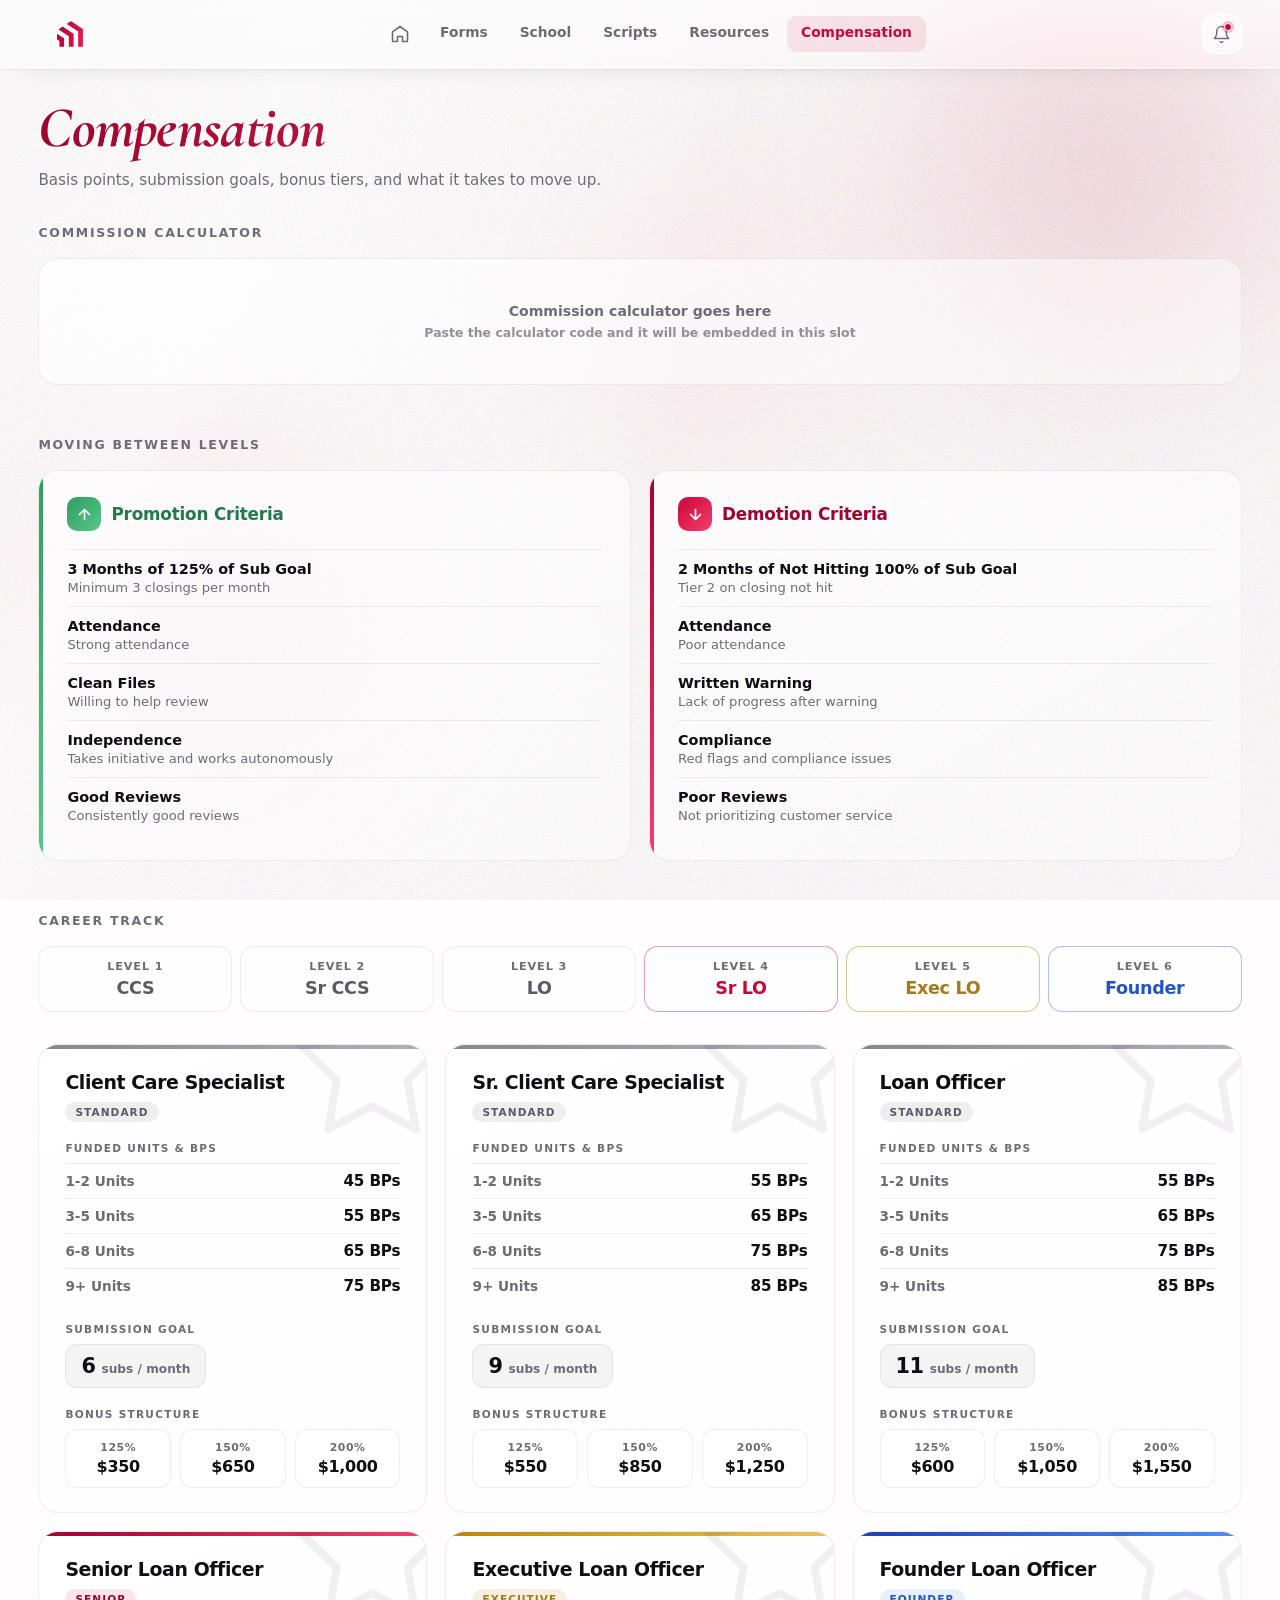
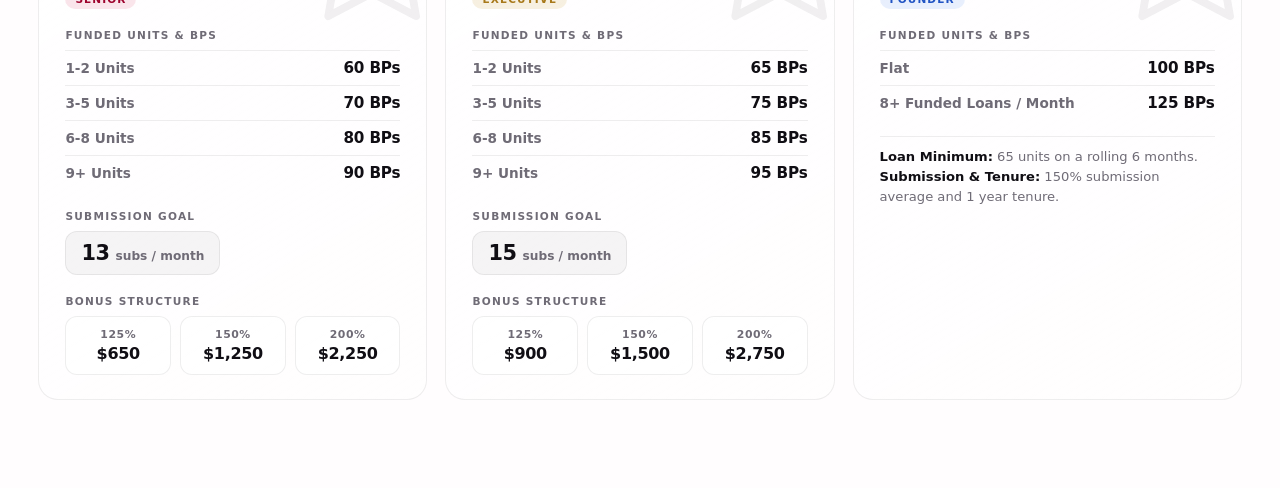
==== pages/compensation.html @ 37ccc386 "Add files via upload" ====
<!doctype html>
<html lang="en">
<head>
<meta charset="utf-8" />
<meta name="viewport" content="width=device-width, initial-scale=1" />
<title>Compensation &middot; AFEX Hub</title>
<link rel="preconnect" href="https://fonts.googleapis.com">
<link rel="preconnect" href="https://fonts.gstatic.com" crossorigin>
<link rel="preconnect" href="https://api.fontshare.com" crossorigin>
<link href="https://fonts.googleapis.com/css2?family=Cormorant+Garamond:ital,wght@1,500;1,600;1,700&display=swap" rel="stylesheet">
<link href="https://api.fontshare.com/v2/css?f[]=switzer@400,500,600,700,800&display=swap" rel="stylesheet">
<link rel="stylesheet" href="../assets/shared.css">
<style>
  .page-head{ margin-bottom:36px; }
  .page-title{ font-family:'Cormorant Garamond',serif; font-style:italic; font-weight:700; font-size:clamp(2.4rem,5vw,3.6rem); line-height:1.1; letter-spacing:-.01em;
    background:linear-gradient(100deg,var(--red-deep),var(--rose)); -webkit-background-clip:text; background-clip:text; -webkit-text-fill-color:transparent; color:transparent; padding-bottom:.08em; }
  .page-sub{ font-size:.95rem; color:var(--soft); font-weight:500; margin-top:.4rem; }

  .section-label{ font-size:.78rem; letter-spacing:.14em; text-transform:uppercase; color:var(--soft); font-weight:700; margin:0 0 18px; }
  .sec{ margin-bottom:52px; }

  .calc-slot{ border-radius:20px; overflow:hidden; border:1px solid var(--line);
    background:linear-gradient(150deg,rgba(255,255,255,.72),rgba(255,255,255,.4)); }
  .calc-ph{ padding:44px 24px; text-align:center; color:var(--soft); font-size:.88rem; font-weight:600; }
  .calc-ph span{ display:block; font-size:.78rem; opacity:.75; margin-top:6px; }

  .crit-grid{ display:grid; grid-template-columns:repeat(auto-fit,minmax(320px,1fr)); gap:18px; }
  .crit{ border-radius:20px; padding:26px 28px; border:1px solid var(--line); position:relative; overflow:hidden;
    background:linear-gradient(150deg,rgba(255,255,255,.7),rgba(255,255,255,.38)); }
  .crit::before{ content:""; position:absolute; left:0; top:0; bottom:0; width:4px; }
  .crit.up::before{ background:linear-gradient(180deg,#2f9e5f,#57c68a); }
  .crit.down::before{ background:linear-gradient(180deg,var(--red-deep),var(--rose)); }
  .crit-head{ display:flex; align-items:center; gap:10px; margin-bottom:18px; }
  .crit-ic{ width:34px; height:34px; border-radius:10px; display:flex; align-items:center; justify-content:center; color:#fff; flex-shrink:0; }
  .crit.up .crit-ic{ background:linear-gradient(135deg,#2f9e5f,#57c68a); }
  .crit.down .crit-ic{ background:linear-gradient(135deg,var(--red),var(--rose)); }
  .crit-ic svg{ width:17px; height:17px; }
  .crit-title{ font-size:1.05rem; font-weight:700; letter-spacing:-.01em; }
  .crit.up .crit-title{ color:#22794a; }
  .crit.down .crit-title{ color:var(--red-deep); }
  .crit-item{ padding:11px 0; border-top:1px solid var(--line); }
  .crit-item:first-of-type{ border-top:none; padding-top:0; }
  .crit-main{ font-size:.9rem; font-weight:700; }
  .crit-sub{ font-size:.82rem; color:var(--soft); font-weight:500; margin-top:3px; }

  .track{ display:flex; align-items:stretch; gap:8px; overflow-x:auto; padding-bottom:6px; margin-bottom:26px; }
  .track-step{ flex:1; min-width:104px; border-radius:14px; padding:13px 12px; text-align:center;
    border:1px solid var(--line); background:rgba(255,255,255,.5); cursor:pointer;
    transition:transform .22s var(--ease), box-shadow .22s var(--ease), border-color .22s var(--ease); }
  .track-step:hover{ transform:translateY(-3px); }
  .track-step .ts-n{ font-size:.7rem; font-weight:800; letter-spacing:.08em; text-transform:uppercase; color:var(--soft); }
  .track-step .ts-g{ font-size:1.1rem; font-weight:800; letter-spacing:-.02em; margin-top:5px; }
  .track-step.t-grey .ts-g{ color:#5d5866; }
  .track-step.t-red{ border-color:rgba(201,6,58,.4); }
  .track-step.t-red .ts-g{ color:var(--red); }
  .track-step.t-gold{ border-color:rgba(184,134,11,.45); }
  .track-step.t-gold .ts-g{ color:#a8791a; }
  .track-step.t-blue{ border-color:rgba(37,99,235,.4); }
  .track-step.t-blue .ts-g{ color:#2154c4; }

  .roles{ display:grid; grid-template-columns:repeat(auto-fit,minmax(330px,1fr)); gap:18px; }
  .role{ position:relative; overflow:hidden; border-radius:20px; padding:26px 26px 24px; border:1px solid var(--line);
    background:linear-gradient(150deg,rgba(255,255,255,.72),rgba(255,255,255,.4));
    transition:transform .26s var(--ease), box-shadow .26s var(--ease); }
  .role:hover{ transform:translateY(-4px); }
  .role-bar{ position:absolute; left:0; right:0; top:0; height:4px; }
  .role-mark{ position:absolute; right:-8%; top:-14%; width:44%; opacity:.06; pointer-events:none; }
  .role-mark svg{ width:100%; height:auto; display:block; }
  .role-name{ font-size:1.18rem; font-weight:800; letter-spacing:-.02em; }
  .role-tag{ display:inline-block; font-size:.66rem; font-weight:800; letter-spacing:.1em; text-transform:uppercase;
    padding:4px 10px; border-radius:20px; margin-top:9px; }
  .role-block{ margin-top:20px; }
  .role-block-h{ font-size:.66rem; letter-spacing:.12em; text-transform:uppercase; color:var(--soft); font-weight:800; margin-bottom:9px; }
  .bps-row{ display:flex; align-items:center; justify-content:space-between; gap:12px; padding:8px 0; border-top:1px solid var(--line); }
  .bps-row:first-of-type{ border-top:none; }
  .bps-u{ font-size:.85rem; font-weight:600; color:var(--soft); }
  .bps-v{ font-size:.95rem; font-weight:800; letter-spacing:-.01em; }
  .goal-pill{ display:inline-flex; align-items:baseline; gap:6px; padding:9px 15px; border-radius:12px;
    background:rgba(16,14,20,.04); border:1px solid var(--line); }
  .goal-n{ font-size:1.3rem; font-weight:800; letter-spacing:-.02em; }
  .goal-l{ font-size:.76rem; font-weight:700; color:var(--soft); }
  .bonus-grid{ display:grid; grid-template-columns:repeat(3,1fr); gap:9px; }
  .bonus{ border-radius:12px; padding:11px 8px; text-align:center; border:1px solid var(--line); background:rgba(255,255,255,.55); }
  .bonus-p{ font-size:.68rem; font-weight:800; letter-spacing:.05em; color:var(--soft); }
  .bonus-a{ font-size:1rem; font-weight:800; letter-spacing:-.02em; margin-top:3px; }
  .role-note{ font-size:.82rem; color:var(--soft); font-weight:500; line-height:1.5; padding:10px 0 0; border-top:1px solid var(--line); margin-top:16px; }
  .role-note b{ color:var(--ink); font-weight:700; }
</style>
</head>
<body>
  <div class="page">
    <div class="aura" aria-hidden="true">
      <div class="wash" style="width:44vw;height:44vw;right:-8vw;top:-12vh;background:radial-gradient(circle at center,rgba(201,6,58,.22),transparent 64%);animation:wf3 34s ease-in-out infinite;"></div>
      <div class="wash" style="width:40vw;height:40vw;left:-6vw;bottom:6vh;background:radial-gradient(circle at center,rgba(244,63,111,.2),transparent 64%);animation:wf2 40s ease-in-out infinite;"></div>
      <div class="wash" style="width:38vw;height:38vw;left:36vw;top:8vh;background:radial-gradient(circle at center,rgba(255,138,170,.18),transparent 62%);animation:wf1 46s ease-in-out infinite;"></div>
    </div>
    <div class="grain" aria-hidden="true" style="z-index:1;"></div>
    <div class="sheen" aria-hidden="true" style="z-index:1;"></div>

    <div class="page-content">
      <span id="nav-slot"></span>

      <div class="page-head anim-rise">
        <div class="page-title">Compensation</div>
        <div class="page-sub">Basis points, submission goals, bonus tiers, and what it takes to move up.</div>
      </div>

      <div class="sec anim-rise" style="--d:80ms">
        <div class="section-label">Commission Calculator</div>
        <div class="calc-slot" id="calcSlot">
          <div class="calc-ph">Commission calculator goes here<span>Paste the calculator code and it will be embedded in this slot</span></div>
        </div>
      </div>

      <div class="sec anim-rise" style="--d:140ms">
        <div class="section-label">Moving Between Levels</div>
        <div class="crit-grid" id="critGrid"></div>
      </div>

      <div class="sec anim-rise" style="--d:200ms">
        <div class="section-label">Career Track</div>
        <div class="track" id="track"></div>
        <div class="roles" id="roles"></div>
      </div>
    </div>
  </div>

<script src="../assets/nav.js"></script>
<script>
  mountNav('Compensation', '../');

  const CRITERIA = [
    { dir:'up', title:'Promotion Criteria',
      icon:'<path d="M12 19V5M5 12l7-7 7 7"/>',
      items:[
        ['3 Months of 125% of Sub Goal','Minimum 3 closings per month'],
        ['Attendance','Strong attendance'],
        ['Clean Files','Willing to help review'],
        ['Independence','Takes initiative and works autonomously'],
        ['Good Reviews','Consistently good reviews']
      ] },
    { dir:'down', title:'Demotion Criteria',
      icon:'<path d="M12 5v14M5 12l7 7 7-7"/>',
      items:[
        ['2 Months of Not Hitting 100% of Sub Goal','Tier 2 on closing not hit'],
        ['Attendance','Poor attendance'],
        ['Written Warning','Lack of progress after warning'],
        ['Compliance','Red flags and compliance issues'],
        ['Poor Reviews','Not prioritizing customer service']
      ] }
  ];

  const TIER = {
    grey: { cls:'t-grey', bar:'linear-gradient(90deg,#8b8592,#b4aeba)', tagBg:'rgba(93,88,102,.1)',  tagFg:'#5d5866', label:'Standard' },
    red:  { cls:'t-red',  bar:'linear-gradient(90deg,var(--red-deep),var(--rose))', tagBg:'rgba(201,6,58,.1)', tagFg:'var(--red-deep)', label:'Senior' },
    gold: { cls:'t-gold', bar:'linear-gradient(90deg,#b8860b,#e8c25a)', tagBg:'rgba(184,134,11,.12)', tagFg:'#a8791a', label:'Executive' },
    blue: { cls:'t-blue', bar:'linear-gradient(90deg,#1e40af,#4f8ef7)', tagBg:'rgba(37,99,235,.1)', tagFg:'#2154c4', label:'Founder' }
  };

  const ROLES = [
    { name:'Client Care Specialist', short:'CCS', tier:'grey',
      bps:[['1-2 Units','45 BPs'],['3-5 Units','55 BPs'],['6-8 Units','65 BPs'],['9+ Units','75 BPs']],
      goal:6, bonus:[['125%','$350'],['150%','$650'],['200%','$1,000']] },
    { name:'Sr. Client Care Specialist', short:'Sr CCS', tier:'grey',
      bps:[['1-2 Units','55 BPs'],['3-5 Units','65 BPs'],['6-8 Units','75 BPs'],['9+ Units','85 BPs']],
      goal:9, bonus:[['125%','$550'],['150%','$850'],['200%','$1,250']] },
    { name:'Loan Officer', short:'LO', tier:'grey',
      bps:[['1-2 Units','55 BPs'],['3-5 Units','65 BPs'],['6-8 Units','75 BPs'],['9+ Units','85 BPs']],
      goal:11, bonus:[['125%','$600'],['150%','$1,050'],['200%','$1,550']] },
    { name:'Senior Loan Officer', short:'Sr LO', tier:'red',
      bps:[['1-2 Units','60 BPs'],['3-5 Units','70 BPs'],['6-8 Units','80 BPs'],['9+ Units','90 BPs']],
      goal:13, bonus:[['125%','$650'],['150%','$1,250'],['200%','$2,250']] },
    { name:'Executive Loan Officer', short:'Exec LO', tier:'gold',
      bps:[['1-2 Units','65 BPs'],['3-5 Units','75 BPs'],['6-8 Units','85 BPs'],['9+ Units','95 BPs']],
      goal:15, bonus:[['125%','$900'],['150%','$1,500'],['200%','$2,750']] },
    { name:'Founder Loan Officer', short:'Founder', tier:'blue',
      bps:[['Flat','100 BPs'],['8+ Funded Loans / Month','125 BPs']],
      note:'<b>Loan Minimum:</b> 65 units on a rolling 6 months. <b>Submission &amp; Tenure:</b> 150% submission average and 1 year tenure.' }
  ];

  const MARK = '<svg viewBox="0 0 24 24" fill="none" stroke="currentColor" stroke-width="1.1" stroke-linecap="round" stroke-linejoin="round"><path d="M12 2l3.09 6.26L22 9.27l-5 4.87 1.18 6.88L12 17.77l-6.18 3.25L7 14.14 2 9.27l6.91-1.01L12 2z"/></svg>';

  document.getElementById('critGrid').innerHTML = CRITERIA.map(function(c){
    return '<div class="crit '+c.dir+'">'+
      '<div class="crit-head">'+
        '<span class="crit-ic"><svg viewBox="0 0 24 24" fill="none" stroke="currentColor" stroke-width="2.4" stroke-linecap="round" stroke-linejoin="round">'+c.icon+'</svg></span>'+
        '<span class="crit-title">'+c.title+'</span>'+
      '</div>'+
      c.items.map(function(it){
        return '<div class="crit-item"><div class="crit-main">'+it[0]+'</div><div class="crit-sub">'+it[1]+'</div></div>';
      }).join('')+
    '</div>';
  }).join('');

  document.getElementById('track').innerHTML = ROLES.map(function(r,i){
    const t = TIER[r.tier];
    return '<div class="track-step '+t.cls+'" data-i="'+i+'">'+
      '<div class="ts-n">Level '+(i+1)+'</div>'+
      '<div class="ts-g">'+r.short+'</div>'+
    '</div>';
  }).join('');

  document.getElementById('roles').innerHTML = ROLES.map(function(r,i){
    const t = TIER[r.tier];
    const bps = r.bps.map(function(b){
      return '<div class="bps-row"><span class="bps-u">'+b[0]+'</span><span class="bps-v">'+b[1]+'</span></div>';
    }).join('');
    const goal = r.goal
      ? '<div class="role-block"><div class="role-block-h">Submission Goal</div>'+
        '<span class="goal-pill"><span class="goal-n">'+r.goal+'</span><span class="goal-l">subs / month</span></span></div>'
      : '';
    const bonus = r.bonus
      ? '<div class="role-block"><div class="role-block-h">Bonus Structure</div><div class="bonus-grid">'+
        r.bonus.map(function(b){ return '<div class="bonus"><div class="bonus-p">'+b[0]+'</div><div class="bonus-a">'+b[1]+'</div></div>'; }).join('')+
        '</div></div>'
      : '';
    const note = r.note ? '<div class="role-note">'+r.note+'</div>' : '';
    return '<div class="role" id="role-'+i+'">'+
      '<div class="role-bar" style="background:'+t.bar+'"></div>'+
      '<div class="role-mark" aria-hidden="true">'+MARK+'</div>'+
      '<div class="role-name">'+r.name+'</div>'+
      '<span class="role-tag" style="background:'+t.tagBg+';color:'+t.tagFg+'">'+t.label+'</span>'+
      '<div class="role-block"><div class="role-block-h">Funded Units &amp; BPs</div>'+bps+'</div>'+
      goal + bonus + note +
    '</div>';
  }).join('');

  document.querySelectorAll('.track-step').forEach(function(s){
    s.addEventListener('click', function(){
      const el = document.getElementById('role-'+s.dataset.i);
      if(el) el.scrollIntoView({ behavior:'smooth', block:'center' });
    });
  });
</script>
</body>
</html>
---- assets/shared.css ----
:root{
  --red:#C9063A; --red-deep:#9e042e; --rose:#f43f6f;
  --ink:#100e14; --soft:#6f6b76; --line:rgba(16,14,20,.07);
  --ease:cubic-bezier(.16,1,.3,1);
}
*{box-sizing:border-box;margin:0;padding:0}
html{ scrollbar-width:none; -ms-overflow-style:none; }
html::-webkit-scrollbar{ display:none; width:0; height:0; }
body::-webkit-scrollbar{ display:none; width:0; height:0; }
body{ min-height:100%; font-family:'Switzer',system-ui,sans-serif; background:#fffdfe; color:var(--ink); -webkit-font-smoothing:antialiased; scrollbar-width:none; -ms-overflow-style:none; overflow-x:hidden; }

.aura{ position:fixed; inset:0; z-index:0; pointer-events:none; overflow:hidden; clip-path:inset(0); }
.wash{ position:absolute; border-radius:50%; filter:blur(90px); mix-blend-mode:multiply; }
.grain{ position:fixed; inset:0; z-index:0; pointer-events:none; opacity:.32;
  background-image:url("data:image/svg+xml,%3Csvg xmlns='http://www.w3.org/2000/svg' width='150' height='150'%3E%3Cfilter id='n'%3E%3CfeTurbulence type='fractalNoise' baseFrequency='0.9' numOctaves='3'/%3E%3C/filter%3E%3Crect width='100%25' height='100%25' filter='url(%23n)' opacity='0.85'/%3E%3C/svg%3E"); }
.sheen{ position:fixed; inset:0; z-index:0; pointer-events:none; overflow:hidden; }
.sheen::before{ content:""; position:absolute; top:-60%; left:-30%; width:80%; height:220%;
  background:linear-gradient(105deg, transparent 0%, rgba(255,255,255,.35) 45%, rgba(255,255,255,.55) 50%, rgba(255,255,255,.35) 55%, transparent 100%);
  transform:rotate(8deg); filter:blur(24px); animation:sheenDrift 14s ease-in-out infinite; }
@keyframes sheenDrift{ 0%,100%{ transform:translateX(0) rotate(8deg); opacity:.5 } 50%{ transform:translateX(60vw) rotate(8deg); opacity:.85 } }

@keyframes wf1{ 0%,100%{transform:translate(0,0) scale(1);opacity:.85} 25%{transform:translate(20vw,8vh) scale(1.25)} 50%{transform:translate(10vw,22vh) scale(1.1);opacity:1} 75%{transform:translate(-6vw,12vh) scale(1.3)} }
@keyframes wf2{ 0%,100%{transform:translate(0,0) scale(1);opacity:.8} 30%{transform:translate(-16vw,14vh) scale(1.2)} 60%{transform:translate(-22vw,-6vh) scale(1.35);opacity:1} }
@keyframes wf3{ 0%,100%{transform:translate(0,0) scale(1)} 33%{transform:translate(-14vw,-18vh) scale(1.2)} 66%{transform:translate(10vw,-10vh) scale(1.1)} }
@keyframes wf4{ 0%,100%{transform:translate(0,0) scale(1);opacity:.75} 40%{transform:translate(-12vw,-14vh) scale(1.3)} 70%{transform:translate(6vw,-20vh) scale(1.15);opacity:1} }
@keyframes wf5{ 0%,100%{transform:translate(0,0) scale(1)} 50%{transform:translate(16vw,14vh) scale(1.4)} }

.nav{ position:sticky; top:0; z-index:5; display:flex; align-items:center; justify-content:space-between;
  gap:20px; padding:14px clamp(20px,3vw,44px); width:100vw; margin-left:calc(50% - 50vw); margin-bottom:28px;
  background:linear-gradient(180deg, rgba(255,255,255,.55), rgba(255,255,255,.35));
  backdrop-filter:blur(22px) saturate(160%); -webkit-backdrop-filter:blur(22px) saturate(160%);
  border-bottom:1px solid rgba(255,255,255,.5);
  box-shadow:0 1px 0 rgba(16,14,20,.04), 0 8px 30px -18px rgba(16,14,20,.18); }
.nav-logo{ width:64px; height:26px; flex-shrink:0;
  background:linear-gradient(100deg,var(--red-deep),var(--red) 45%,var(--rose));
  -webkit-mask:url("whiteafex.png") no-repeat center / contain;
  mask:url("whiteafex.png") no-repeat center / contain; }
.nav-links{ display:flex; gap:4px; flex-wrap:wrap; }
.nav-links a{ font-size:.86rem; font-weight:600; color:var(--soft); text-decoration:none; padding:8px 14px; border-radius:10px;
  transition:color .2s, background .2s; }
.nav-links a:hover{ color:var(--ink); background:rgba(201,6,58,.06); }
.nav-links a.active{ color:var(--red); background:rgba(201,6,58,.09); }
.nav-links a.nav-ico{ display:inline-flex; align-items:center; justify-content:center; padding:8px 12px; }
.nav-links a.nav-ico svg{ width:20px; height:20px; display:block; }
.nav-links a.faded{ color:var(--red); background:rgba(201,6,58,.04); opacity:.55; }

.nav-trail{ display:inline-flex; align-items:center; overflow:hidden; max-width:0; opacity:0;
  transition:max-width .42s var(--ease), opacity .32s var(--ease); }
.nav-trail.on{ max-width:260px; opacity:1; }
.nav-trail-line{ width:16px; height:1.5px; border-radius:2px; background:var(--red); opacity:.35; flex-shrink:0; margin:0 2px; }
.nav-trail-tab{ font-size:.86rem; font-weight:600; color:var(--red); background:rgba(201,6,58,.09);
  padding:8px 14px; border-radius:10px; white-space:nowrap; }
.nav-bell{ position:relative; width:40px; height:40px; flex-shrink:0; border:none; cursor:pointer; border-radius:12px;
  background:rgba(255,255,255,.4); border:1px solid rgba(255,255,255,.7);
  backdrop-filter:blur(10px); -webkit-backdrop-filter:blur(10px);
  display:flex; align-items:center; justify-content:center; color:var(--soft);
  transition:color .2s, background .2s, transform .2s; }
.nav-bell:hover{ color:var(--red); background:rgba(201,6,58,.08); transform:translateY(-1px); }
.nav-bell svg{ width:19px; height:19px; }
.nav-bell-dot{ position:absolute; top:8px; right:9px; width:8px; height:8px; border-radius:50%;
  background:var(--red); border:1.5px solid #fff; box-shadow:0 0 0 2px rgba(201,6,58,.25);
  animation:bellPulse 2.2s ease-in-out infinite; }
@keyframes bellPulse{ 0%,100%{ box-shadow:0 0 0 2px rgba(201,6,58,.25) } 50%{ box-shadow:0 0 0 5px rgba(201,6,58,0) } }
@media (max-width:900px){ .nav{ flex-wrap:wrap; } .nav-links{ order:3; width:100%; } }

.card{ background:linear-gradient(145deg, rgba(255,255,255,.55), rgba(255,255,255,.28)); border:1px solid rgba(255,255,255,.9); border-radius:22px; padding:26px; position:relative; overflow:hidden;
  backdrop-filter:blur(6px) saturate(150%); -webkit-backdrop-filter:blur(6px) saturate(150%);
  box-shadow:0 1px 0 rgba(255,255,255,.9) inset, -1px -1px 0 rgba(255,255,255,.3) inset, 0 14px 40px -18px rgba(16,14,20,.28); }
.card::before{ content:""; position:absolute; top:-60%; left:-20%; width:70%; height:200%; pointer-events:none; z-index:0;
  background:linear-gradient(100deg, transparent 30%, rgba(255,255,255,.55) 48%, rgba(255,255,255,.8) 50%, rgba(255,255,255,.55) 52%, transparent 70%);
  transform:rotate(12deg); filter:blur(3px); }
.card::after{ content:""; position:absolute; inset:0 0 auto 0; height:55%; pointer-events:none; z-index:0;
  background:linear-gradient(180deg, rgba(255,255,255,.7), rgba(255,255,255,0)); }

.page{ position:relative; background:transparent; color:var(--ink); padding:0 clamp(20px,3vw,44px) clamp(20px,3vw,36px); }
.page-content{ position:relative; z-index:2; max-width:1600px; margin:0 auto; }

.label{ font-size:.72rem; letter-spacing:.12em; text-transform:uppercase; color:var(--soft); font-weight:700; margin-bottom:14px; position:relative; z-index:1; }

:focus-visible{ outline:2px solid var(--red); outline-offset:3px; }

@view-transition{ navigation:auto; }

@keyframes riseIn{ from{ opacity:0; transform:translateY(14px); } to{ opacity:1; transform:translateY(0); } }
@keyframes fadeIn{ from{ opacity:0; } to{ opacity:1; } }

.anim-rise{ opacity:0; animation:riseIn .5s var(--ease) forwards; animation-delay:var(--d,0ms); }
.anim-fade{ opacity:0; animation:fadeIn .45s var(--ease) forwards; animation-delay:var(--d,0ms); }

.stagger > *{ opacity:0; animation:riseIn .5s var(--ease) forwards; }
.stagger > *:nth-child(1){ animation-delay:60ms; }
.stagger > *:nth-child(2){ animation-delay:120ms; }
.stagger > *:nth-child(3){ animation-delay:180ms; }
.stagger > *:nth-child(4){ animation-delay:240ms; }
.stagger > *:nth-child(5){ animation-delay:300ms; }
.stagger > *:nth-child(6){ animation-delay:360ms; }
.stagger > *:nth-child(7){ animation-delay:420ms; }
.stagger > *:nth-child(8){ animation-delay:480ms; }

::view-transition-old(root){ animation:fadeIn .22s var(--ease) reverse; }
::view-transition-new(root){ animation:fadeIn .28s var(--ease); }

.page{ transition:filter .45s var(--ease), transform .45s var(--ease); }
body.pdf-open .page{ filter:blur(9px) brightness(.62); transform:scale(1.035); }
body.pdf-open{ overflow:hidden; }

.pdfmodal{ position:fixed; inset:0; z-index:60; display:flex; flex-direction:column; align-items:center; justify-content:center;
  padding:clamp(16px,3vw,44px); opacity:0; pointer-events:none; transition:opacity .35s var(--ease); }
.pdfmodal.on{ opacity:1; pointer-events:auto; }
.pdfmodal-scrim{ position:absolute; inset:0; background:rgba(16,14,20,.32); }
.pdfmodal-shell{ position:relative; z-index:1; width:min(1100px,100%); height:min(88vh,100%); display:flex; flex-direction:column;
  transform:translateY(14px) scale(.985); transition:transform .35s var(--ease); }
.pdfmodal.on .pdfmodal-shell{ transform:translateY(0) scale(1); }
.pdfmodal-bar{ display:flex; align-items:center; justify-content:space-between; gap:14px; margin-bottom:10px; }
.pdfmodal-title{ font-size:.95rem; font-weight:700; color:#fff; text-shadow:0 1px 12px rgba(0,0,0,.5); }
.pdfmodal-close{ width:34px; height:34px; border:none; cursor:pointer; border-radius:10px; background:rgba(255,255,255,.14);
  color:#fff; display:flex; align-items:center; justify-content:center; transition:background .2s, transform .2s; }
.pdfmodal-close:hover{ background:rgba(255,255,255,.26); transform:translateY(-1px); }
.pdfmodal-close svg{ width:17px; height:17px; }
.pdfmodal-frame{ flex:1; width:100%; border:none; border-radius:16px; background:#fff; box-shadow:0 30px 70px -20px rgba(0,0,0,.55); }
.pdfmodal-foot{ display:flex; justify-content:center; margin-top:12px; }
.pdfmodal-pop{ display:inline-flex; align-items:center; gap:8px; font-size:.84rem; font-weight:700; text-decoration:none;
  color:#fff; background:rgba(255,255,255,.14); border-radius:12px; padding:9px 18px; transition:background .2s, transform .2s; }
.pdfmodal-pop:hover{ background:rgba(255,255,255,.26); transform:translateY(-1px); }
.pdfmodal-pop svg{ width:15px; height:15px; }
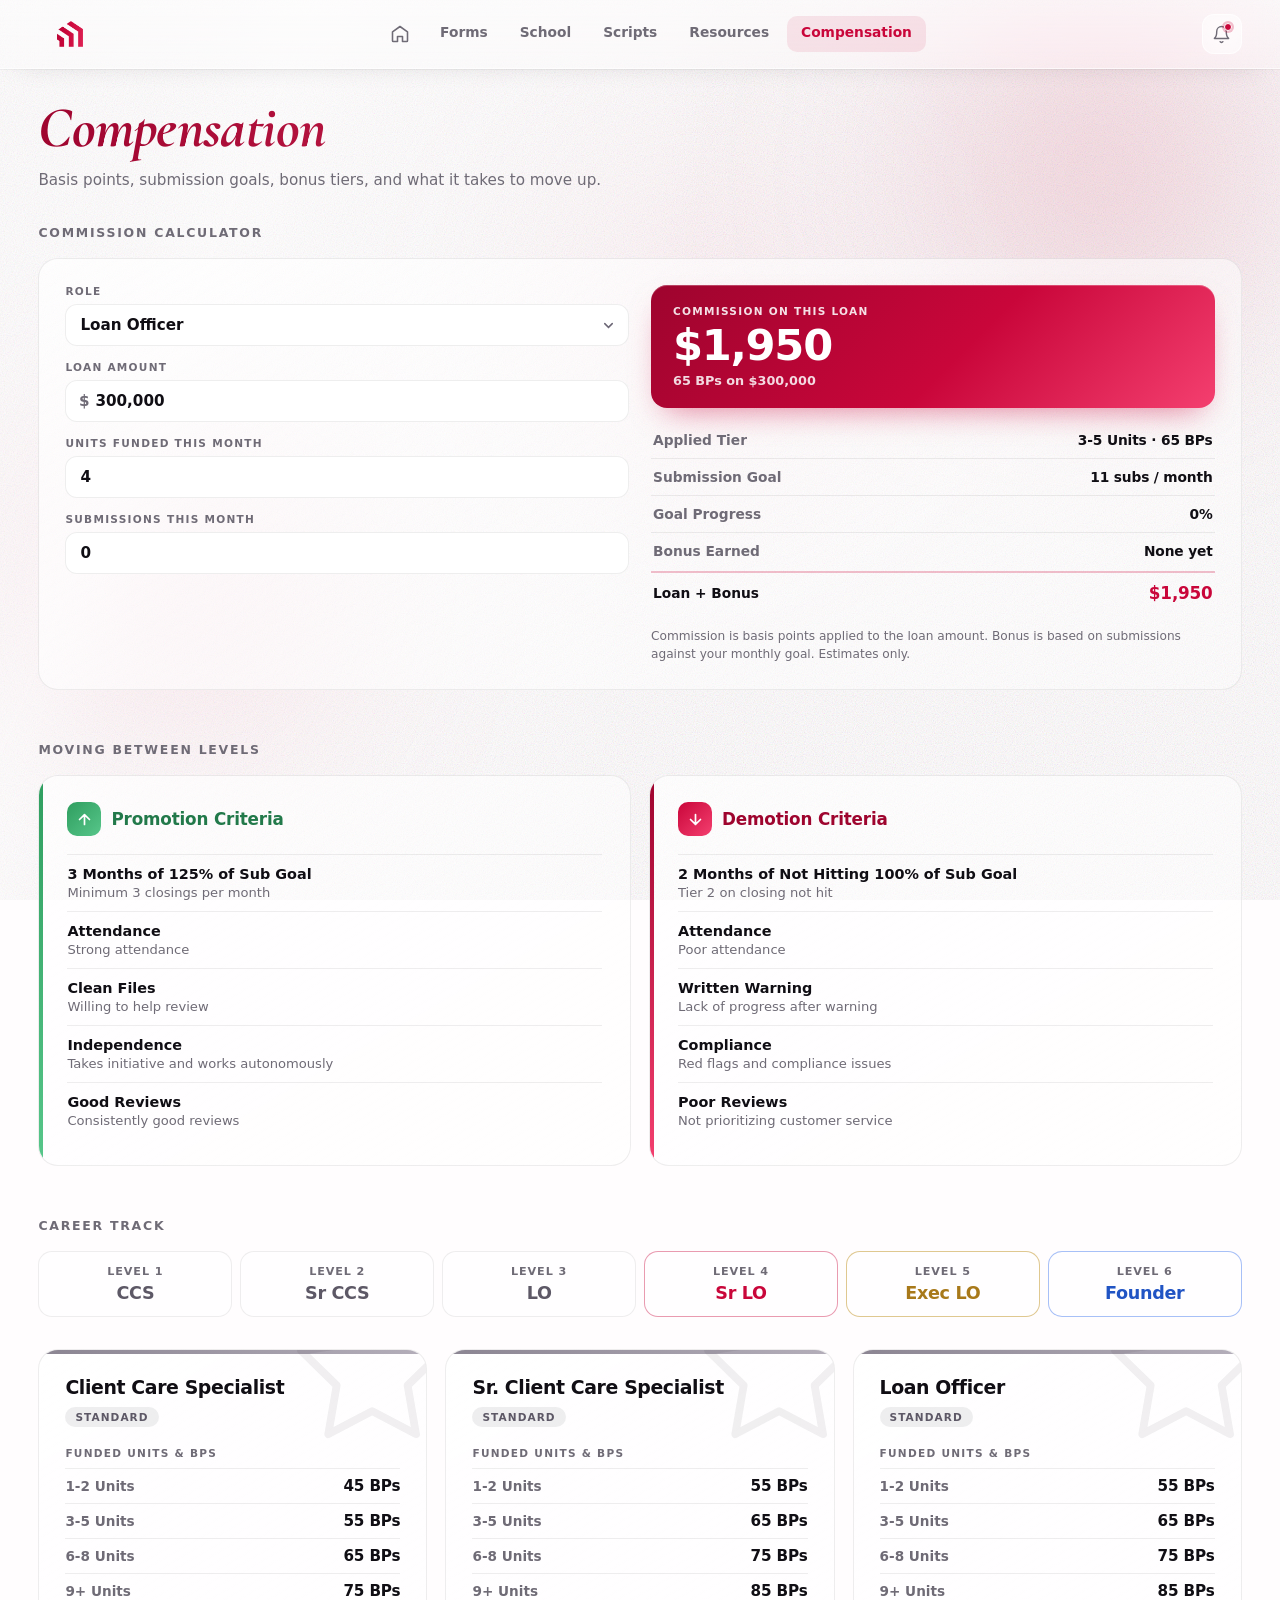
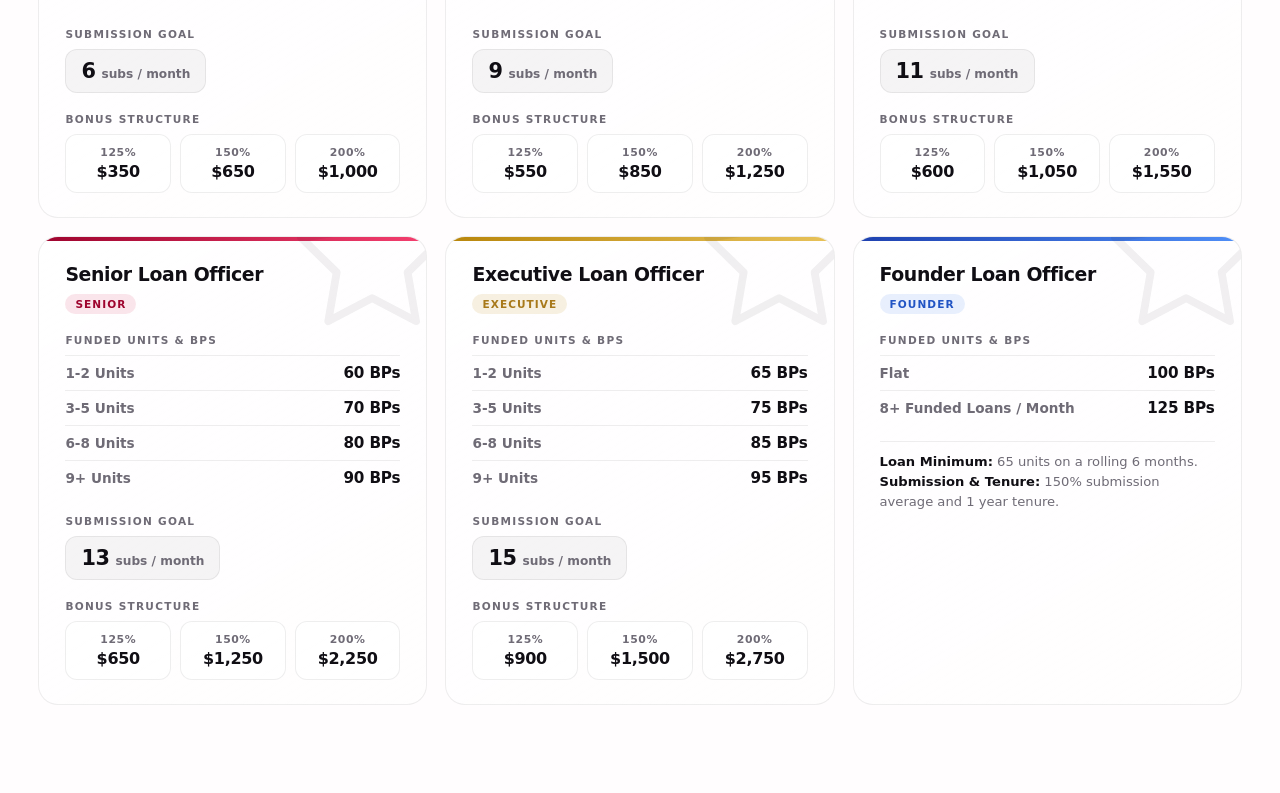
==== commit fc0fdc80: "Update compensation.html" ====
--- a/pages/compensation.html
+++ b/pages/compensation.html
@@ -19,10 +19,40 @@
   .section-label{ font-size:.78rem; letter-spacing:.14em; text-transform:uppercase; color:var(--soft); font-weight:700; margin:0 0 18px; }
   .sec{ margin-bottom:52px; }
 
-  .calc-slot{ border-radius:20px; overflow:hidden; border:1px solid var(--line);
-    background:linear-gradient(150deg,rgba(255,255,255,.72),rgba(255,255,255,.4)); }
-  .calc-ph{ padding:44px 24px; text-align:center; color:var(--soft); font-size:.88rem; font-weight:600; }
-  .calc-ph span{ display:block; font-size:.78rem; opacity:.75; margin-top:6px; }
+  .calc{ display:grid; grid-template-columns:1fr 1fr; gap:22px; border-radius:20px; padding:26px;
+    border:1px solid var(--line); background:linear-gradient(150deg,rgba(255,255,255,.72),rgba(255,255,255,.4)); }
+  @media (max-width:820px){ .calc{ grid-template-columns:1fr; } }
+  .calc-inputs{ display:flex; flex-direction:column; gap:15px; }
+  .calc-field{ display:block; }
+  .calc-label{ display:block; font-size:.66rem; letter-spacing:.12em; text-transform:uppercase; color:var(--soft); font-weight:800; margin-bottom:7px; }
+  .calc-input{ width:100%; font-family:'Switzer',system-ui,sans-serif; font-size:.95rem; font-weight:600; color:var(--ink);
+    background:#fff; border:1px solid var(--line); border-radius:12px; padding:11px 14px; outline:none;
+    transition:border-color .2s var(--ease), box-shadow .2s var(--ease); }
+  .calc-input:focus{ border-color:var(--red); box-shadow:0 0 0 3px rgba(201,6,58,.12); }
+  select.calc-input{ appearance:none; cursor:pointer;
+    background-image:url("data:image/svg+xml,%3Csvg xmlns='http://www.w3.org/2000/svg' viewBox='0 0 24 24' fill='none' stroke='%236b6675' stroke-width='2.4' stroke-linecap='round'%3E%3Cpath d='M6 9l6 6 6-6'/%3E%3C/svg%3E");
+    background-repeat:no-repeat; background-position:right 12px center; background-size:15px; padding-right:36px; }
+  .calc-money{ position:relative; }
+  .calc-pre{ position:absolute; left:14px; top:50%; transform:translateY(-50%); font-size:.95rem; font-weight:700; color:var(--soft); pointer-events:none; }
+  .calc-money .calc-input{ padding-left:29px; }
+
+  .calc-out{ display:flex; flex-direction:column; }
+  .calc-hero{ border-radius:16px; padding:20px 22px; color:#fff; margin-bottom:14px;
+    background:linear-gradient(135deg,var(--red-deep),var(--red) 55%,var(--rose));
+    box-shadow:0 14px 32px -14px rgba(201,6,58,.55), 0 1px 0 rgba(255,255,255,.25) inset; }
+  .calc-hero-l{ font-size:.66rem; letter-spacing:.12em; text-transform:uppercase; font-weight:800; opacity:.88; }
+  .calc-hero-v{ font-size:clamp(2rem,4.4vw,2.7rem); font-weight:800; letter-spacing:-.03em; line-height:1.05; margin-top:6px; }
+  .calc-hero-s{ font-size:.8rem; font-weight:600; opacity:.85; margin-top:4px; }
+  .calc-rows{ display:flex; flex-direction:column; }
+  .calc-row{ display:flex; align-items:center; justify-content:space-between; gap:12px; padding:10px 2px;
+    border-top:1px solid var(--line); font-size:.86rem; }
+  .calc-row:first-child{ border-top:none; }
+  .calc-row span{ color:var(--soft); font-weight:600; }
+  .calc-row b{ font-weight:800; letter-spacing:-.01em; }
+  .calc-row-total{ border-top:2px solid rgba(201,6,58,.25); margin-top:2px; }
+  .calc-row-total span{ color:var(--ink); font-weight:800; }
+  .calc-row-total b{ color:var(--red); font-size:1.05rem; }
+  .calc-note{ font-size:.76rem; color:var(--soft); font-weight:500; line-height:1.5; margin-top:14px; }
 
   .crit-grid{ display:grid; grid-template-columns:repeat(auto-fit,minmax(320px,1fr)); gap:18px; }
   .crit{ border-radius:20px; padding:26px 28px; border:1px solid var(--line); position:relative; overflow:hidden;
@@ -107,8 +137,43 @@
 
       <div class="sec anim-rise" style="--d:80ms">
         <div class="section-label">Commission Calculator</div>
-        <div class="calc-slot" id="calcSlot">
-          <div class="calc-ph">Commission calculator goes here<span>Paste the calculator code and it will be embedded in this slot</span></div>
+        <div class="calc" id="calc">
+          <div class="calc-inputs">
+            <label class="calc-field">
+              <span class="calc-label">Role</span>
+              <select id="cRole" class="calc-input"></select>
+            </label>
+            <label class="calc-field">
+              <span class="calc-label">Loan Amount</span>
+              <div class="calc-money">
+                <span class="calc-pre">$</span>
+                <input id="cAmount" class="calc-input" type="text" inputmode="numeric" value="300,000" />
+              </div>
+            </label>
+            <label class="calc-field">
+              <span class="calc-label">Units Funded This Month</span>
+              <input id="cUnits" class="calc-input" type="number" min="0" max="99" value="4" />
+            </label>
+            <label class="calc-field">
+              <span class="calc-label">Submissions This Month</span>
+              <input id="cSubs" class="calc-input" type="number" min="0" max="99" value="0" />
+            </label>
+          </div>
+          <div class="calc-out">
+            <div class="calc-hero">
+              <div class="calc-hero-l">Commission on This Loan</div>
+              <div class="calc-hero-v" id="cPayout">$0</div>
+              <div class="calc-hero-s" id="cRate">&nbsp;</div>
+            </div>
+            <div class="calc-rows">
+              <div class="calc-row"><span>Applied Tier</span><b id="cTier">&mdash;</b></div>
+              <div class="calc-row"><span>Submission Goal</span><b id="cGoal">&mdash;</b></div>
+              <div class="calc-row"><span>Goal Progress</span><b id="cPct">&mdash;</b></div>
+              <div class="calc-row"><span>Bonus Earned</span><b id="cBonus">&mdash;</b></div>
+              <div class="calc-row calc-row-total"><span>Loan + Bonus</span><b id="cTotal">$0</b></div>
+            </div>
+            <div class="calc-note">Commission is basis points applied to the loan amount. Bonus is based on submissions against your monthly goal. Estimates only.</div>
+          </div>
         </div>
       </div>
 
@@ -231,6 +296,68 @@
       if(el) el.scrollIntoView({ behavior:'smooth', block:'center' });
     });
   });
+
+  const cRole=document.getElementById('cRole'), cAmount=document.getElementById('cAmount'),
+        cUnits=document.getElementById('cUnits'), cSubs=document.getElementById('cSubs');
+
+  cRole.innerHTML = ROLES.map(function(r,i){ return '<option value="'+i+'">'+r.name+'</option>'; }).join('');
+  cRole.value = '2';
+
+  function tierFor(role, units){
+    const u = Math.max(0, Number(units)||0);
+    if(role.short === 'Founder'){
+      return u >= 8 ? { label:'8+ Funded Loans / Month', bps:125 } : { label:'Flat', bps:100 };
+    }
+    let idx;
+    if(u <= 2) idx = 0; else if(u <= 5) idx = 1; else if(u <= 8) idx = 2; else idx = 3;
+    const row = role.bps[idx];
+    return { label:row[0], bps:parseInt(row[1],10) };
+  }
+
+  function money(n){ return '$' + Math.round(n).toLocaleString(); }
+  function parseAmount(v){ return Number(String(v).replace(/[^0-9.]/g,'')) || 0; }
+
+  function bonusFor(role, subs){
+    if(!role.goal || !role.bonus) return { amount:0, label:'Not applicable', pct:NaN };
+    const pct = (Number(subs)||0) / role.goal * 100;
+    let hit = null;
+    role.bonus.forEach(function(b){
+      const threshold = parseInt(b[0],10);
+      if(pct >= threshold) hit = b;
+    });
+    return {
+      amount: hit ? parseAmount(hit[1]) : 0,
+      label: hit ? (hit[0] + ' tier') : 'None yet',
+      pct: pct
+    };
+  }
+
+  function runCalc(){
+    const role = ROLES[Number(cRole.value)||0];
+    const amount = parseAmount(cAmount.value);
+    const tier = tierFor(role, cUnits.value);
+    const payout = amount * tier.bps / 10000;
+    const bonus = bonusFor(role, cSubs.value);
+
+    document.getElementById('cPayout').textContent = money(payout);
+    document.getElementById('cRate').textContent = tier.bps + ' BPs on ' + money(amount);
+    document.getElementById('cTier').textContent = tier.label + ' \u00b7 ' + tier.bps + ' BPs';
+    document.getElementById('cGoal').textContent = role.goal ? (role.goal + ' subs / month') : '\u2014';
+    document.getElementById('cPct').textContent = isNaN(bonus.pct) ? '\u2014' : Math.round(bonus.pct) + '%';
+    document.getElementById('cBonus').textContent = bonus.amount ? (money(bonus.amount) + ' \u00b7 ' + bonus.label) : bonus.label;
+    document.getElementById('cTotal').textContent = money(payout + bonus.amount);
+  }
+
+  cAmount.addEventListener('input', function(){
+    const caret = cAmount.selectionStart, len = cAmount.value.length;
+    const n = parseAmount(cAmount.value);
+    cAmount.value = n ? n.toLocaleString() : '';
+    const diff = cAmount.value.length - len;
+    try{ cAmount.setSelectionRange(caret + diff, caret + diff); }catch(e){}
+    runCalc();
+  });
+  [cRole, cUnits, cSubs].forEach(function(el){ el.addEventListener('input', runCalc); });
+  runCalc();
 </script>
 </body>
 </html>
